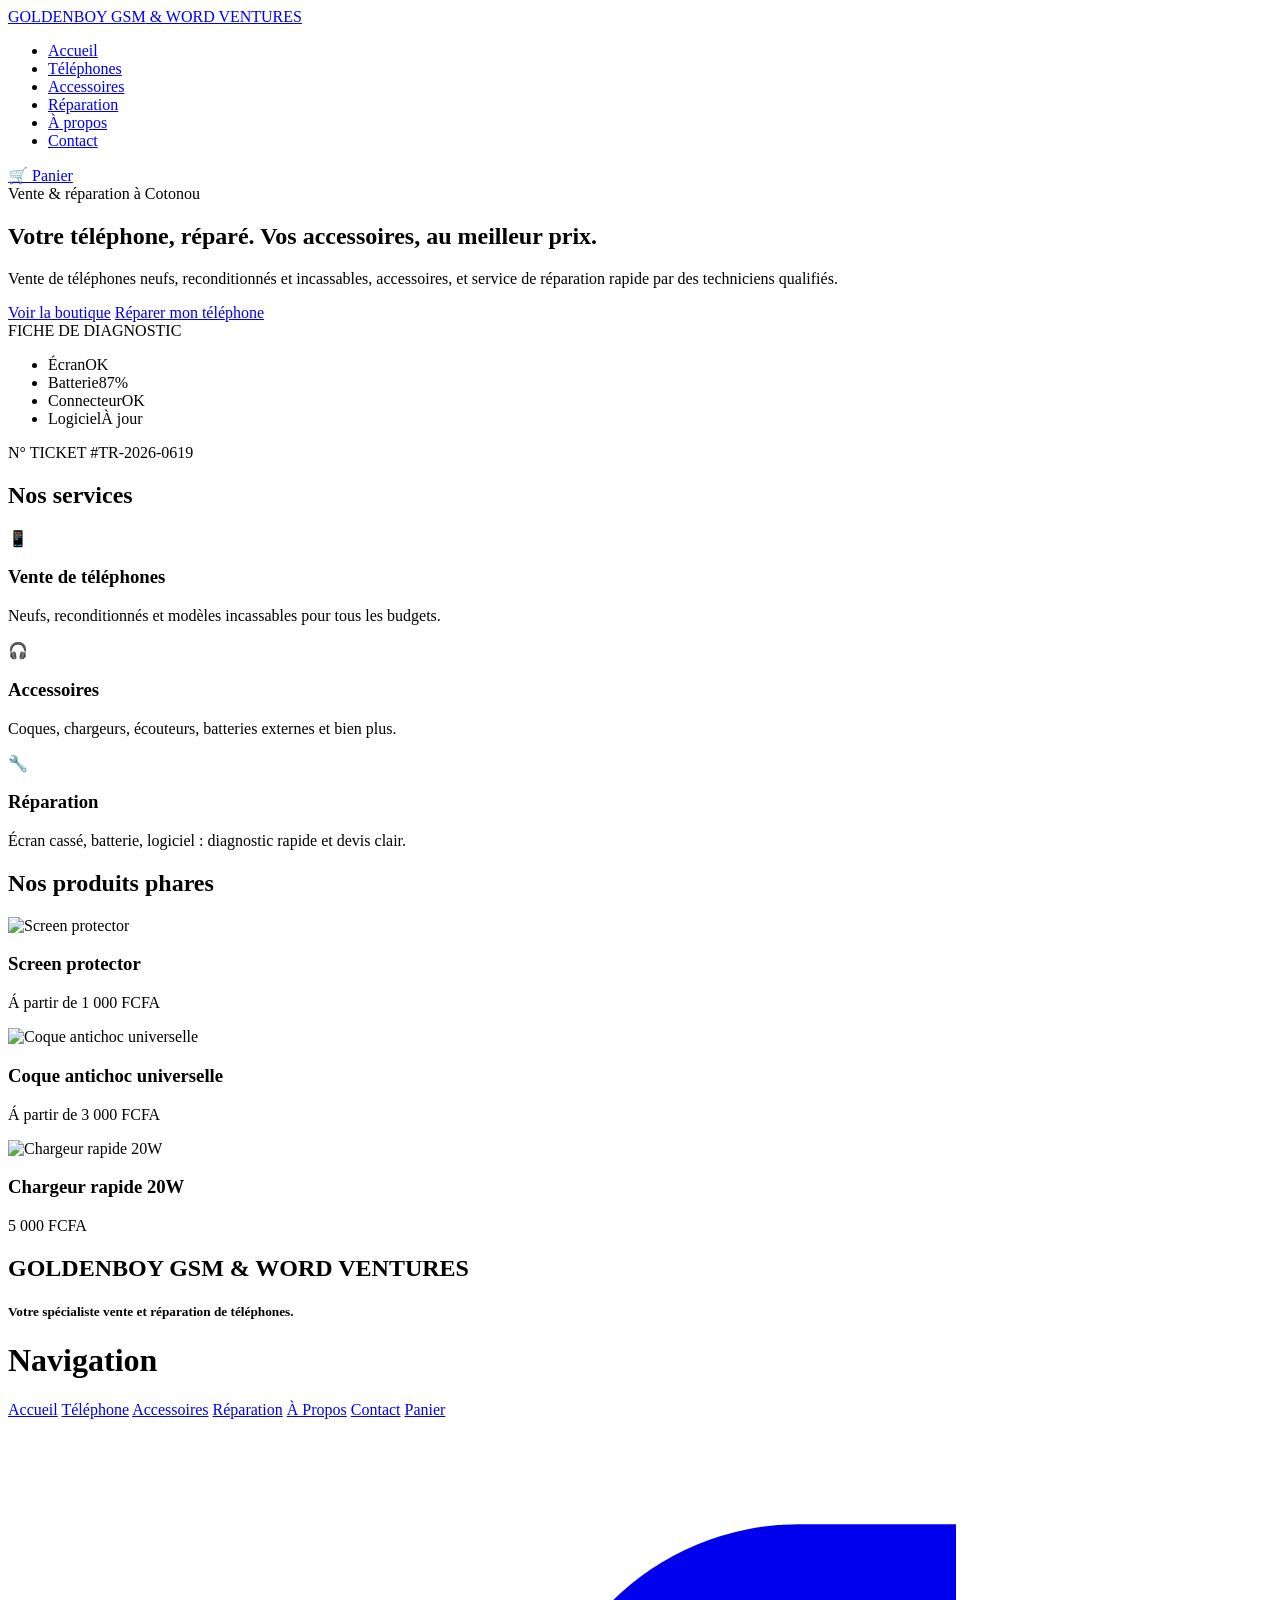
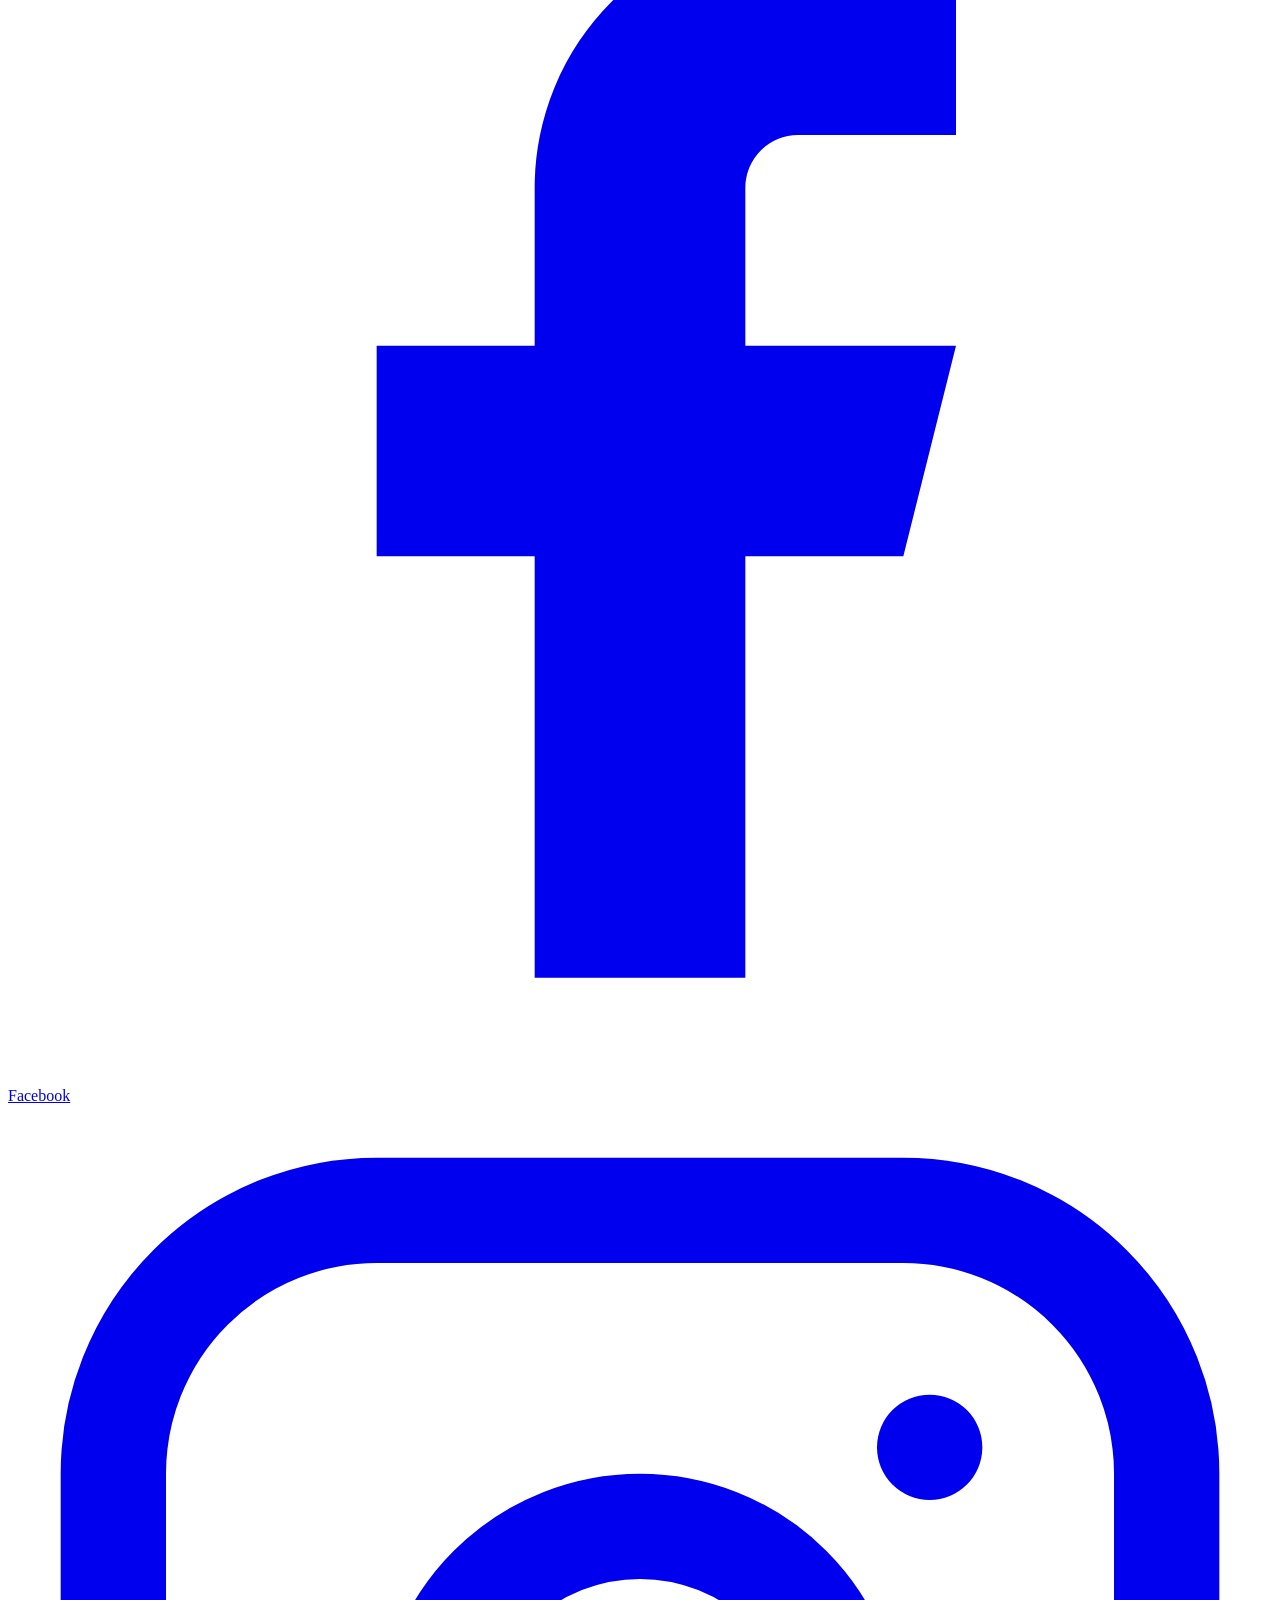
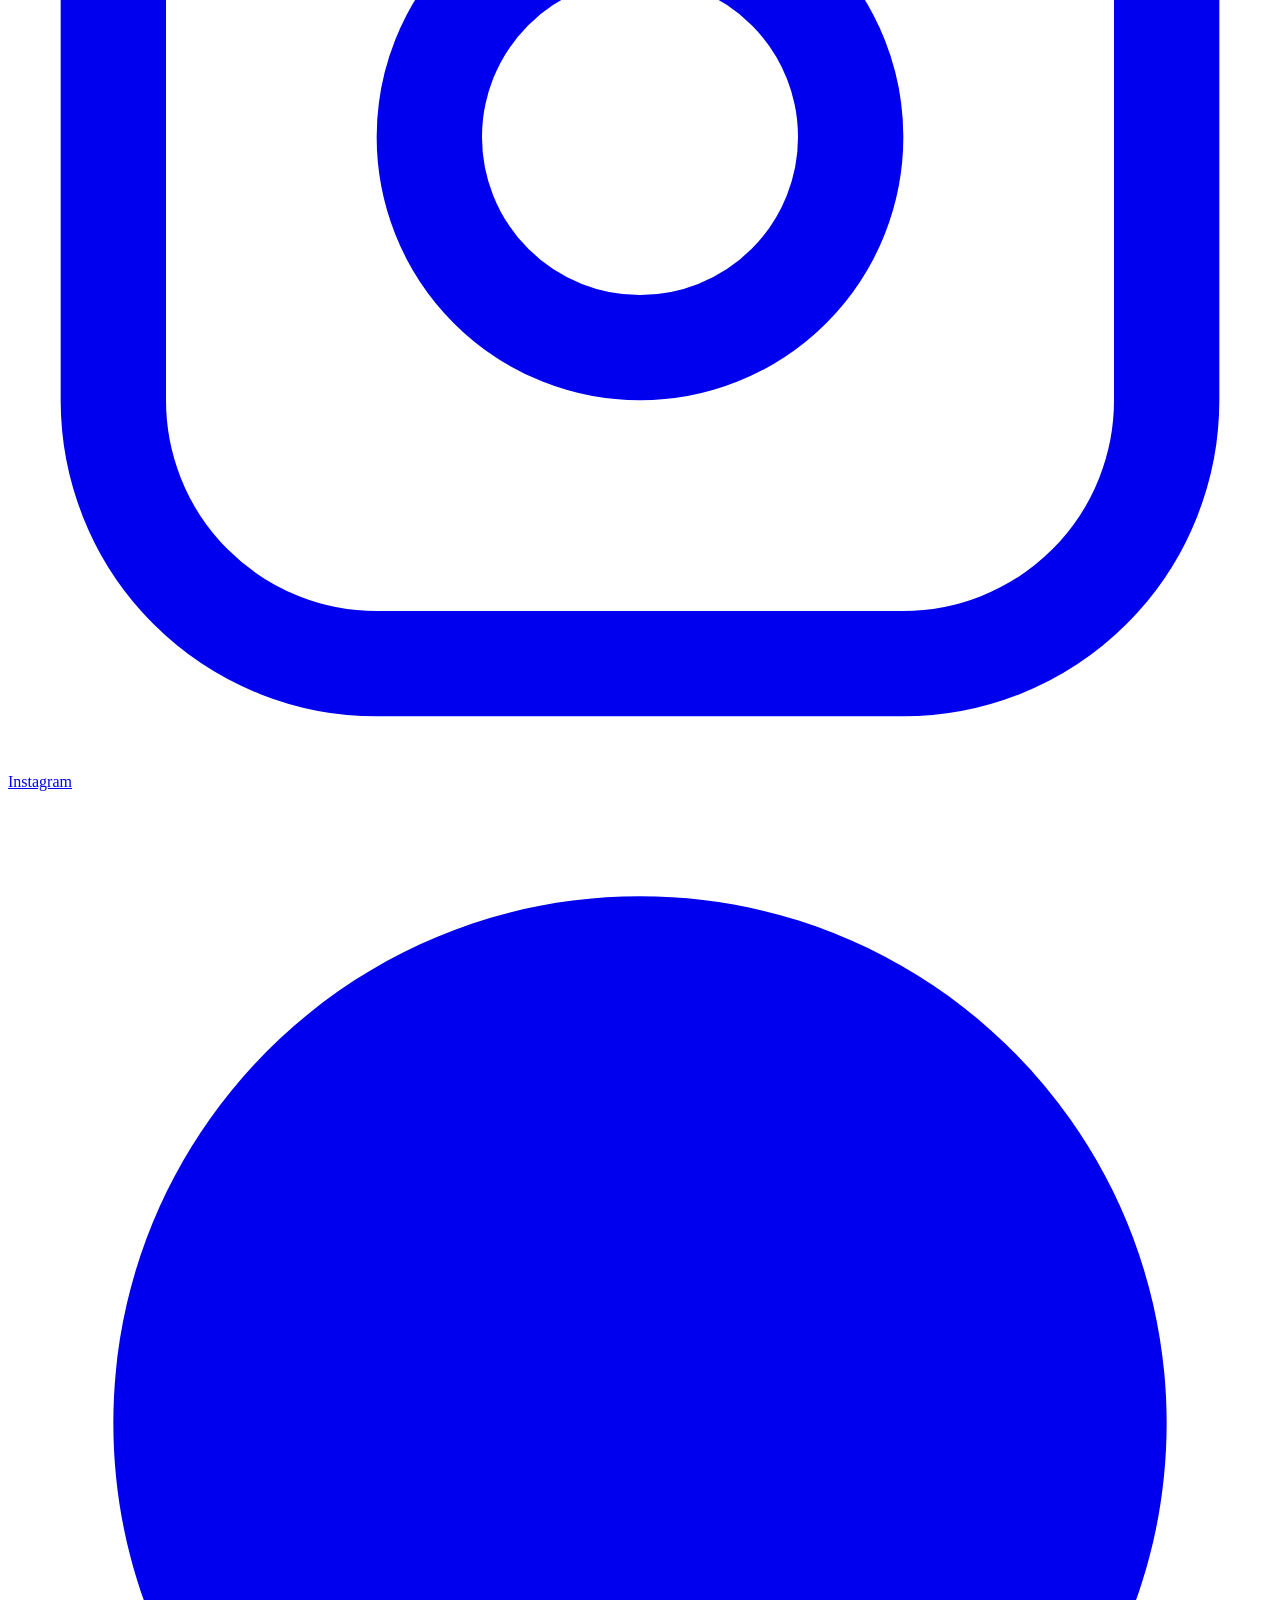
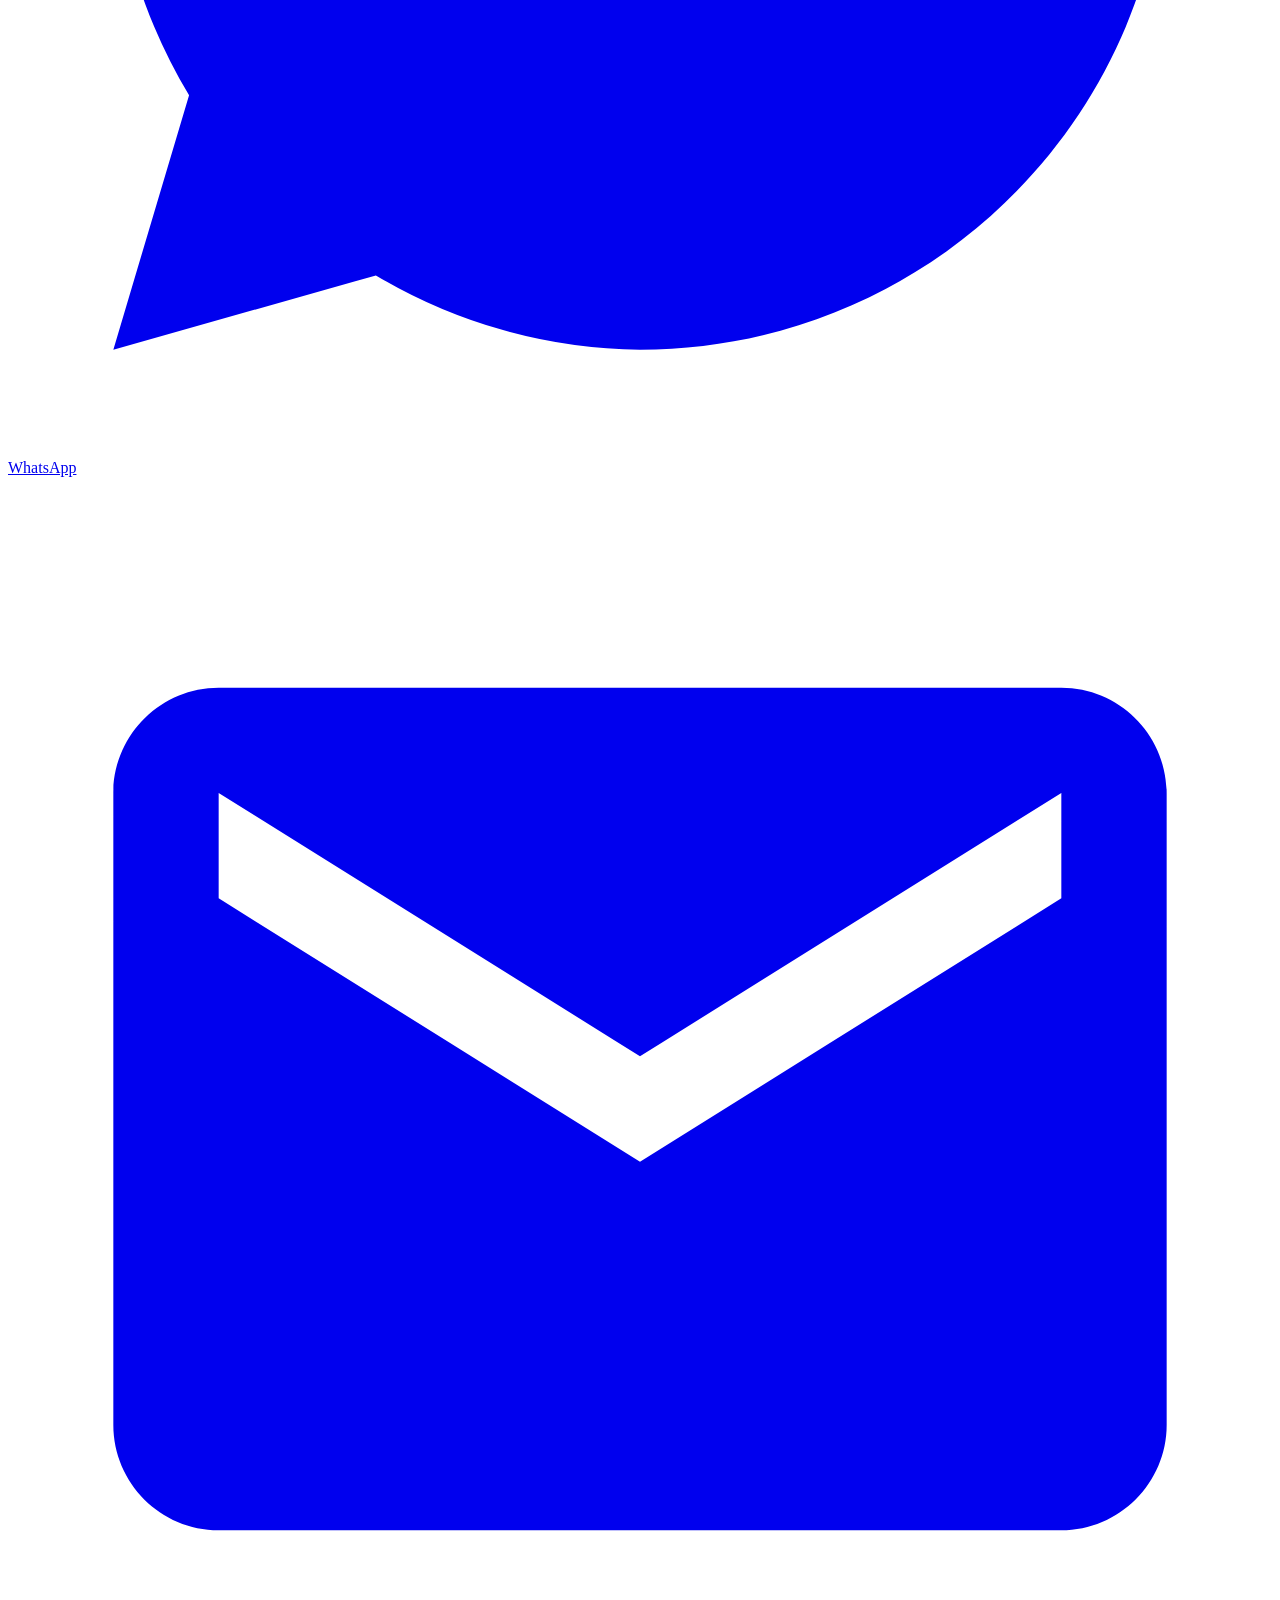
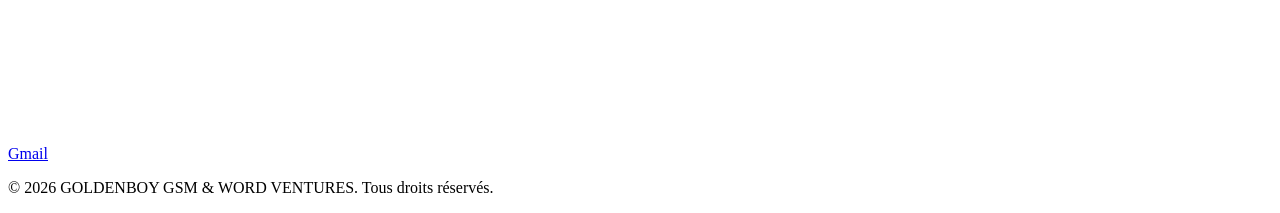
==== index.html @ b76e43d2 "Add files via upload" ====
<!DOCTYPE html>
<html lang="fr">
<head>
  <meta charset="UTF-8">
  <meta name="viewport" content="width=device-width, initial-scale=1.0">
  <title>TelRepar - Réparation et vente de téléphones</title>
  <link rel="stylesheet" href="css/style.css">
</head>
<body>

  <header class="site-header">
    <div class="logo">
      <a href="index.html">GOLDENBOY GSM<span> & WORD VENTURES</span></a>
    </div>
    <nav class="main-nav">
      <ul>
        <li><a href="index.html" class="active">Accueil</a></li>
        <li><a href="phones.html">Téléphones</a></li>
        <li><a href="accessoires.html">Accessoires</a></li>
        <li><a href="reparation.html">Réparation</a></li>
        <li><a href="apropos.html">À propos</a></li>
        <li><a href="contact.html">Contact</a></li>
      </ul>
    </nav>

    <a href="panier.html" class="cart-link">🛒 Panier</a>
  </header>
  <main>
    <section class="hero"> 
      <div class="hero-text">
        <span class="eyebrow">Vente &amp; réparation à Cotonou</span>
        <h1>Votre téléphone, réparé. Vos accessoires, au meilleur prix.</h1>
        <p>Vente de téléphones neufs, reconditionnés et incassables, accessoires, et service de réparation rapide par des techniciens qualifiés.</p>
        <div class="hero-buttons">
          <a href="phones.html" class="btn btn-primary">Voir la boutique</a>
          <a href="reparation.html" class="btn btn-secondary">Réparer mon téléphone</a>
        </div>
      </div>
      <div class="hero-image">
        <div class="diagnostic-card">
          <div class="diagnostic-card-header">
            <span class="dc-dot"></span><span class="dc-dot"></span><span class="dc-dot"></span>
            <span class="dc-title">FICHE DE DIAGNOSTIC</span>
          </div>
          <div class="diagnostic-scan">
            <div class="scan-line"></div>
          </div>
          <ul class="diagnostic-rows">
            <li><span>Écran</span><span class="dc-status ok">OK</span></li>
            <li><span>Batterie</span><span class="dc-status warn">87%</span></li>
            <li><span>Connecteur</span><span class="dc-status ok">OK</span></li>
            <li><span>Logiciel</span><span class="dc-status ok">À jour</span></li>
          </ul>
          <div class="diagnostic-footer">
            <span>N° TICKET</span>
            <span class="dc-mono">#TR-2026-0619</span>
          </div>
        </div>
      </div>
    </section>
    <section class="services">
      <h2>Nos services</h2>
      <div class="services-grid">

        <article class="service-card">
          <div class="service-icon">📱</div>
          <h3>Vente de téléphones</h3>
          <p>Neufs, reconditionnés et modèles incassables pour tous les budgets.</p>
        </article>

        <article class="service-card">
          <div class="service-icon">🎧</div>
          <h3>Accessoires</h3>
          <p>Coques, chargeurs, écouteurs, batteries externes et bien plus.</p>
        </article>

        <article class="service-card">
          <div class="service-icon">🔧</div>
          <h3>Réparation</h3>
          <p>Écran cassé, batterie, logiciel : diagnostic rapide et devis clair.</p>
        </article>

      </div>
    </section>
    <section class="featured">
      <h2>Nos produits phares</h2>
      <div class="products-grid">

        <article class="product-card">
          <div class="product-image placeholder"><img src="Image/26.jpg"alt="Screen protector" class="produit-image"  width="400" height="150"></div>
          <h3>Screen protector</h3>
          <p class="price">Á partir de 1 000 FCFA</p>
        </article>

        <article class="product-card">
          <div class="product-image placeholder"><img src="Image/27.jpg"alt="Coque antichoc universelle" class="produit-image"  width="400" height="150"></div>
          <h3>Coque antichoc universelle</h3>
          <p class="price">Á partir de 3 000 FCFA</p>
        </article>

        <article class="product-card">
          <div class="product-image placeholder"><img src="Image/12.jpg"alt="Chargeur rapide 20W" class="produit-image"  width="400" height="150"></div>
          <h3>Chargeur rapide 20W</h3>
          <p class="price">5 000 FCFA</p>
        </article>

      </div>
    </section>

  </main>
<footer class="site-footer">
    <div class="footer-content">
        <div class="footer-brand">
            <h2>GOLDENBOY GSM & WORD VENTURES</h2>
            <h5>Votre spécialiste vente et réparation de téléphones.</h5>
        </div>
        <h1>Navigation</h1>
        <nav class="footer-nav">
            <a href="index.html">Accueil</a>
            <a href="phones.html">Téléphone</a>
            <a href="accessoires.html">Accessoires</a>
            <a href="reparation.html">Réparation</a>
            <a href="apropos.html">À Propos</a>
            <a href="contact.html">Contact</a>
            <a href="panier.html">Panier</a> 
        </nav>
        <div class="footer-social">
            <a href="https://facebook.com/profil.php?id=61578856828419" target="_blank" class="social-btn facebook" title="Facebook">
                <svg viewBox="0 0 24 24" fill="currentColor"><path d="M18 2h-3a5 5 0 0 0-5 5v3H7v4h3v8h4v-8h3l1-4h-4V7a1 1 0 0 1 1-1h3z"/></svg>
                <span>Facebook</span>
            </a>
            <a href="https://instagram.com/@ANGE906039" target="_blank" class="social-btn instagram" title="Instagram">
                <svg viewBox="0 0 24 24" fill="none" stroke="currentColor" stroke-width="2"><rect x="2" y="2" width="20" height="20" rx="5" ry="5"/><circle cx="12" cy="12" r="4"/><circle cx="17.5" cy="6.5" r="1" fill="currentColor" stroke="none"/></svg>
                <span>Instagram</span>
            </a>
            <a href="https://wa.me/2290166873347" target="_blank" class="social-btn whatsapp" title="WhatsApp">
                <svg viewBox="0 0 24 24" fill="currentColor"><path d="M17.472 14.382c-.297-.149-1.758-.867-2.03-.967-.273-.099-.471-.148-.67.15-.197.297-.767.966-.94 1.164-.173.199-.347.223-.644.075-.297-.15-1.255-.463-2.39-1.475-.883-.788-1.48-1.761-1.653-2.059-.173-.297-.018-.458.13-.606.134-.133.298-.347.446-.52.149-.174.198-.298.298-.497.099-.198.05-.371-.025-.52-.075-.149-.669-1.612-.916-2.207-.242-.579-.487-.5-.669-.51-.173-.008-.371-.01-.57-.01-.198 0-.52.074-.792.372-.272.297-1.04 1.016-1.04 2.479 0 1.462 1.065 2.875 1.213 3.074.149.198 2.096 3.2 5.077 4.487.709.306 1.262.489 1.694.625.712.227 1.36.195 1.871.118.571-.085 1.758-.719 2.006-1.413.248-.694.248-1.289.173-1.413-.074-.124-.272-.198-.57-.347zM12 2C6.477 2 2 6.477 2 12c0 1.89.525 3.66 1.438 5.168L2 22l4.985-1.41A9.956 9.956 0 0 0 12 22c5.523 0 10-4.477 10-10S17.523 2 12 2z"/></svg>
                <span>WhatsApp</span>
            </a>
            <a href="mailto:goldenboygsmwordventure@gmail.com" class="social-btn gmail" title="Gmail">
                <svg viewBox="0 0 24 24" fill="currentColor"><path d="M20 4H4c-1.1 0-2 .9-2 2v12c0 1.1.9 2 2 2h16c1.1 0 2-.9 2-2V6c0-1.1-.9-2-2-2zm0 4-8 5-8-5V6l8 5 8-5v2z"/></svg>
                <span>Gmail</span>
            </a>
          
        </div>
          <p class="copyright">&copy; 2026 GOLDENBOY GSM & WORD VENTURES. Tous droits réservés.</p>
    </div>
</footer>

<script src="js/accordeon.js">
    
    function toggleMenu() {
        const links = document.getElementById("navLinks");
        const toggle = document.getElementById("menuToggle");
        links.classList.toggle("active");
        toggle.textContent = links.classList.contains("active") ? "✕" : "☰";
    }
    function closeMenu() {
        document.getElementById("navLinks").classList.remove("active");
        document.getElementById("menuToggle").textContent = "☰";
    }

    window.addEventListener("scroll", () => {
        const navbar = document.getElementById("navbar");
        navbar.classList.toggle("scrolled", window.scrollY > 50);
    });


    document.querySelectorAll('a[href^="#"]').forEach(a => {
        a.addEventListener("click", e => {
            e.preventDefault();
            const target = document.querySelector(a.getAttribute("href"));
            if (target) target.scrollIntoView({ behavior: "smooth" });
        });
    });

    
    const observer = new IntersectionObserver((entries) => {
        entries.forEach(e => {
            if (e.isIntersecting) e.target.classList.add("visible");
        });
    }, { threshold: 0.1 });
    document.querySelectorAll(".skill-card, .project-card, .timeline-item").forEach(el => {
        observer.observe(el);
    });

    function handleSubmit(e) {
        e.preventDefault();
        document.getElementById("formSuccess").style.display = "block";
        e.target.reset();
        setTimeout(() => { document.getElementById("formSuccess").style.display = "none"; }, 4000);
    }
</script>
</body>
</html>
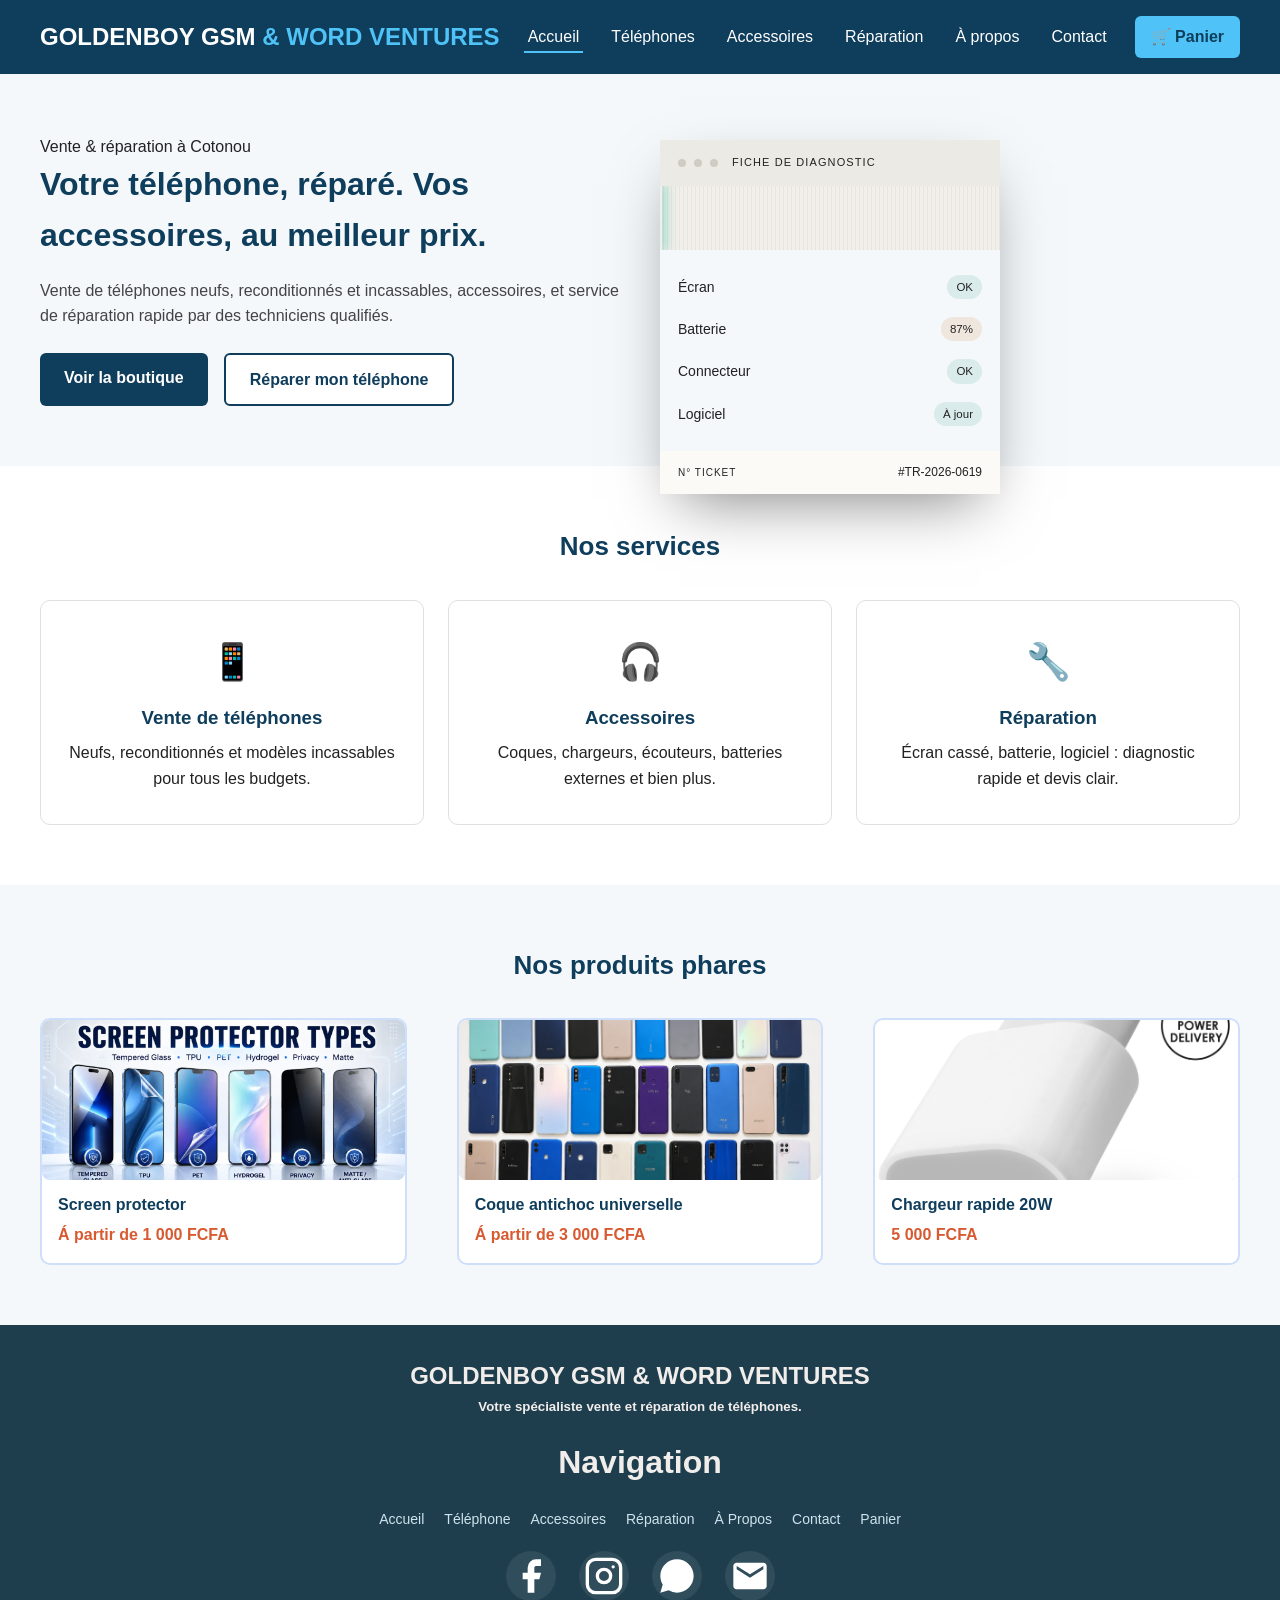
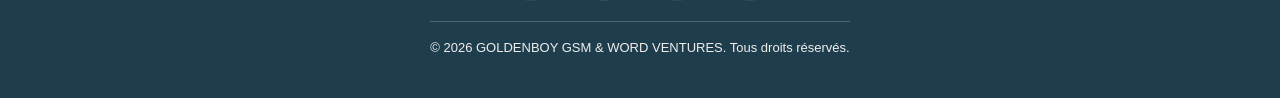
==== commit 42687c6b: "Update index.html" ====
--- a/index.html
+++ b/index.html
@@ -4,7 +4,7 @@
   <meta charset="UTF-8">
   <meta name="viewport" content="width=device-width, initial-scale=1.0">
   <title>TelRepar - Réparation et vente de téléphones</title>
-  <link rel="stylesheet" href="css/style.css">
+  <link rel="stylesheet" href="style.css">
 </head>
 <body>
 
@@ -87,19 +87,19 @@
       <div class="products-grid">
 
         <article class="product-card">
-          <div class="product-image placeholder"><img src="Image/26.jpg"alt="Screen protector" class="produit-image"  width="400" height="150"></div>
+          <div class="product-image placeholder"><img src="26.jpg"alt="Screen protector" class="produit-image"  width="400" height="150"></div>
           <h3>Screen protector</h3>
           <p class="price">Á partir de 1 000 FCFA</p>
         </article>
 
         <article class="product-card">
-          <div class="product-image placeholder"><img src="Image/27.jpg"alt="Coque antichoc universelle" class="produit-image"  width="400" height="150"></div>
+          <div class="product-image placeholder"><img src="27.jpg"alt="Coque antichoc universelle" class="produit-image"  width="400" height="150"></div>
           <h3>Coque antichoc universelle</h3>
           <p class="price">Á partir de 3 000 FCFA</p>
         </article>
 
         <article class="product-card">
-          <div class="product-image placeholder"><img src="Image/12.jpg"alt="Chargeur rapide 20W" class="produit-image"  width="400" height="150"></div>
+          <div class="product-image placeholder"><img src="12.jpg"alt="Chargeur rapide 20W" class="produit-image"  width="400" height="150"></div>
           <h3>Chargeur rapide 20W</h3>
           <p class="price">5 000 FCFA</p>
         </article>
--- a/style.css
+++ b/style.css
@@ -0,0 +1,1198 @@
+/* ===========================================
+   RESET DE BASE
+   On enlève les marges/paddings par défaut du navigateur
+   =========================================== */
+* {
+  margin: 0;
+  padding: 0;
+  box-sizing: border-box; /* le padding ne s'ajoute plus à la largeur */
+}
+
+body {
+  font-family: 'Segoe UI', Arial, sans-serif;
+  color: #222;
+  line-height: 1.6;
+}
+
+a {
+  text-decoration: none;
+  color: inherit;
+}
+
+ul {
+  list-style: none;
+}
+
+/* ===========================================
+   HEADER + NAVIGATION
+   =========================================== */
+.site-header {
+  display: flex;
+  align-items: center;
+  justify-content: space-between;
+  padding: 16px 40px;
+  background-color: #0f3d5c;
+  color: #fff;
+  flex-wrap: wrap;
+}
+
+.logo a {
+  font-size: 24px;
+  font-weight: bold;
+  color: #fff;
+}
+
+.logo span {
+  color: #4fc3f7;
+}
+
+.main-nav ul {
+  display: flex;
+  gap: 24px;
+}
+
+.main-nav a {
+  font-weight: 500;
+  padding: 6px 4px;
+  border-bottom: 2px solid transparent;
+  transition: border-color 0.2s;
+}
+
+.main-nav a:hover,
+.main-nav a.active {
+  border-bottom: 2px solid #4fc3f7;
+}
+
+.cart-link {
+  font-weight: bold;
+  background-color: #4fc3f7;
+  color: #0f3d5c;
+  padding: 8px 16px;
+  border-radius: 6px;
+}
+
+/* ===========================================
+   HERO (bannière d'accueil)
+   =========================================== */
+.hero {
+  display: flex;
+  align-items: center;
+  gap: 40px;
+  padding: 60px 40px;
+  background-color: #f4f8fb;
+}
+
+.hero-text {
+  flex: 1;
+}
+
+.hero-text h1 {
+  font-size: 32px;
+  margin-bottom: 16px;
+  color: #0f3d5c;
+}
+
+.hero-text p {
+  margin-bottom: 24px;
+  color: #444;
+}
+
+.hero-buttons {
+  display: flex;
+  gap: 16px;
+}
+
+.btn {
+  display: inline-block;
+  padding: 12px 24px;
+  border-radius: 6px;
+  font-weight: bold;
+  transition: opacity 0.2s;
+}
+
+.btn:hover {
+  opacity: 0.85;
+}
+
+.btn-primary {
+  background-color: #0f3d5c;
+  color: #fff;
+}
+
+.btn-secondary {
+  background-color: #fff;
+  color: #0f3d5c;
+  border: 2px solid #0f3d5c;
+}
+
+.hero-image {
+  flex: 1;
+  height: 260px;
+}
+.diagnostic-card {
+  width: 100%;
+  max-width: 340px;
+  background-color: var(--paper);
+  border-radius: var(--radius);
+  overflow: hidden;
+  box-shadow: 0 24px 60px -20px rgba(0, 0, 0, 0.5);
+}
+
+.diagnostic-card-header {
+  display: flex;
+  align-items: center;
+  gap: 8px;
+  padding: 14px 18px;
+  background-color: #eceae4;
+  border-bottom: 1px solid var(--line);
+}
+
+.dc-dot {
+  width: 8px;
+  height: 8px;
+  border-radius: 50%;
+  background-color: #cfccc3;
+}
+
+.dc-title {
+  margin-left: 6px;
+  font-family: var(--font-mono);
+  font-size: 11px;
+  letter-spacing: 0.1em;
+  color: var(--slate);
+}
+
+.diagnostic-scan {
+  position: relative;
+  height: 64px;
+  background: repeating-linear-gradient(
+    90deg,
+    #f0efe9,
+    #f0efe9 3px,
+    #e7e5dd 3px,
+    #e7e5dd 4px
+  );
+  overflow: hidden;
+}
+
+.scan-line {
+  position: absolute;
+  top: 0;
+  left: 0;
+  width: 2px;
+  height: 100%;
+  background-color: var(--teal);
+  box-shadow: 0 0 12px 2px rgba(20, 184, 166, 0.6);
+  animation: scan 2.8s linear infinite;
+}
+
+@keyframes scan {
+  0% { left: 0; }
+  50% { left: calc(100% - 2px); }
+  100% { left: 0; }
+}
+
+.diagnostic-rows {
+  padding: 16px 18px;
+}
+
+.diagnostic-rows li {
+  display: flex;
+  justify-content: space-between;
+  align-items: center;
+  padding: 9px 0;
+  border-bottom: 1px dashed var(--line);
+  font-size: 14px;
+  color: var(--ink);
+}
+
+.diagnostic-rows li:last-child {
+  border-bottom: none;
+}
+
+.dc-status {
+  font-family: var(--font-mono);
+  font-size: 11.5px;
+  font-weight: 500;
+  padding: 3px 9px;
+  border-radius: 999px;
+}
+
+.dc-status.ok {
+  background-color: rgba(30, 143, 111, 0.12);
+  color: var(--success);
+}
+
+.dc-status.warn {
+  background-color: rgba(201, 118, 46, 0.14);
+  color: var(--copper-dark);
+}
+
+.diagnostic-footer {
+  display: flex;
+  justify-content: space-between;
+  align-items: center;
+  padding: 12px 18px;
+  border-top: 1px dashed var(--line);
+  background-color: #fbfaf7;
+}
+
+.diagnostic-footer span:first-child {
+  font-family: var(--font-mono);
+  font-size: 10px;
+  letter-spacing: 0.1em;
+  color: var(--slate-light);
+}
+
+.dc-mono {
+  font-family: var(--font-mono);
+  font-size: 12px;
+  color: var(--ink);
+}
+
+/* Placeholder générique pour les images pas encore ajoutées */
+.placeholder {
+  background-color: #dbe7ee;
+  color: #6b8595;
+  display: flex;
+  align-items: center;
+  justify-content: center;
+  font-style: italic;
+  border-radius: 8px;
+}
+
+/* ===========================================
+   TITRE DE PAGE
+   =========================================== */
+.page-title {
+  text-align: center;
+  padding: 56px 40px 28px;
+}
+
+.page-title h1 {
+  font-size: 32px;
+  margin-bottom: 10px;
+}
+
+.page-title p {
+  color: var(--slate);
+  font-size: 15.5px;
+}
+
+/* ===========================================
+   SERVICES
+   =========================================== */
+.services {
+  padding: 60px 40px;
+  text-align: center;
+}
+
+.services h2,
+.featured h2 {
+  font-size: 26px;
+  margin-bottom: 32px;
+  color: #0f3d5c;
+}
+
+.services-grid {
+  display: grid;
+  grid-template-columns: repeat(3, 1fr);
+  gap: 24px;
+}
+
+.service-card {
+  background-color: #fff;
+  border: 1px solid #e0e0e0;
+  border-radius: 10px;
+  padding: 32px 20px;
+}
+
+.service-icon {
+  font-size: 36px;
+  margin-bottom: 12px;
+}
+
+.service-card h3 {
+  margin-bottom: 8px;
+  color: #0f3d5c;
+}
+
+/* ===========================================
+   PRODUITS PHARES
+   =========================================== */
+.featured {
+  padding: 60px 40px;
+  background-color: #f4f8fb;
+  text-align: center;
+}
+
+.products-grid {
+  display: grid;
+  grid-template-columns: repeat(3, 1fr);
+  gap: 50px;
+}
+
+.product-card {
+  background-color: #fff;
+  border-radius: 10px;
+  overflow: hidden;
+  border: 2px solid #cfdefa;
+  text-align: left;
+}
+.product-image {
+  position: relative;
+  width: 100%;
+  height: 50px;
+  overflow: hidden;
+}
+
+.produit-image {
+  position: absolute;
+  top: 0;
+  left: 0;
+  width: 100%;
+  height: 100%;
+  object-fit: cover;
+  object-position: center;
+  display: block;
+}
+
+.product-card h3 {
+  padding: 12px 16px 4px;
+  font-size: 16px;
+  color: #0f3d5c;
+}
+
+.product-card .price {
+  padding: 0 16px 16px;
+  font-weight: bold;
+  color: #d85a30;
+}
+
+/* ===========================================
+   FILTRES (page boutique)
+   =========================================== */
+.filters {
+  display: flex;
+  justify-content: center;
+  gap: 10px;
+  padding: 0 40px 40px;
+  flex-wrap: wrap;
+}
+
+.filter-btn {
+  padding: 9px 20px;
+  border: 1.5px solid var(--line);
+  background-color: var(--paper);
+  color: var(--slate);
+  border-radius: 999px;
+  font-family: var(--font-body);
+  font-size: 13.5px;
+  font-weight: 500;
+  cursor: pointer;
+  transition: background-color 0.2s, color 0.2s, border-color 0.2s;
+}
+
+.filter-btn:hover {
+  border-color: var(--teal);
+  color: var(--ink);
+}
+
+.filter-btn.active {
+  background-color: var(--ink);
+  border-color: var(--ink);
+  color: #fff;
+}
+
+.page-products {
+  padding: 0 48px 72px;
+}
+
+.category-tag {
+  display: inline-block;
+  margin: 14px 18px 0;
+  font-family: var(--font-mono);
+  font-size: 11px;
+  letter-spacing: 0.04em;
+  color: var(--teal-dark);
+  background-color: rgba(20, 184, 166, 0.1);
+  padding: 3px 10px;
+  border-radius: 999px;
+}
+
+/* ===========================================
+   FOOTER (horizontal, une seule ligne)
+   =========================================== */
+   .site-footer {
+  background-color: #1e3e4e;
+  color: #f1edeb;
+  padding: 32px 40px 20px;
+}
+
+.footer-content {
+  display: flex;
+  flex-direction: column;
+  align-items: center;
+  text-align: center;
+  gap: 20px;
+  padding-bottom: 20px;
+}
+
+.footer-brand h4 {
+  color: #f1e9e9;
+  font-size: 18px;
+  margin-bottom: 4px;
+}
+
+.footer-brand p {
+  font-size: 13px;
+  color: #9fc1d6;
+}
+
+.footer-nav {
+  display: flex;
+  justify-content: center;
+  gap: 20px;
+  flex-wrap: wrap;
+}
+
+.footer-nav a {
+  font-size: 14px;
+  color: #cfe3ee;
+  transition: color 0.2s;
+}
+
+.footer-nav a:hover {
+  color: #4fc3f7;
+}
+
+.footer-social {
+  display: flex;
+  justify-content: center;
+  gap: 23px;
+}
+
+.footer-social a {
+  width: 50px;
+  height: 50px;
+  display: flex;
+  align-items: center;
+  justify-content: center;
+  background-color: rgba(255, 255, 255, 0.08);
+  border-radius: 50%;
+  color: #fff;
+  font-size: 20px;
+  transition: background-color 0.2s, color 0.2s;
+}
+
+.footer-social a:hover {
+  background-color: #4fc3f7;
+  color: #0f3d5c;
+}
+
+.footer-social a svg {
+  width: 40px;
+  height: 40px;
+}
+
+.footer-social a span {
+  position: absolute;
+  width: 1px;
+  height: 1px;
+  overflow: hidden;
+  clip: rect(0, 0, 0, 0);
+}
+
+.copyright {
+  text-align: center;
+  font-size: 13px;
+  border-top: 1px solid rgba(255, 255, 255, 0.2);
+  padding-top: 16px;
+}
+
+/* ===========================================
+   RESPONSIVE
+   =========================================== */
+@media (max-width: 768px) {
+  .site-header {
+    flex-direction: column;
+    gap: 14px;
+    padding: 18px 24px;
+  }
+  .logo {
+    width: 100%;
+    text-align: center;
+  }
+
+  .main-nav ul {
+    flex-wrap: wrap;
+    justify-content: center;
+    gap: 14px;
+  }
+
+  .hero {
+    flex-direction: column;
+    padding: 56px 24px;
+    text-align: center;
+  }
+
+  .hero-text h1 {
+    max-width: none;
+    font-size: 30px;
+  }
+
+  .hero-text p {
+    max-width: none;
+    margin-left: auto;
+    margin-right: auto;
+  }
+
+  .hero-buttons {
+    justify-content: center;
+  }
+
+  .services, .featured, .tarifs, .comment-ca-marche,
+  .rdv-form-section, .commande-section, .valeurs, .temoignages {
+    padding-left: 24px;
+    padding-right: 24px;
+  }
+
+  .services-grid,
+  .products-grid,
+  .page-products,
+  .temoignages-grid {
+    grid-template-columns: 1fr;
+  }
+
+  .apropos-presentation,
+  .contact-section {
+    flex-direction: column;
+    padding-left: 24px;
+    padding-right: 24px;
+  }
+
+  .accessory-category,
+  .panier-section {
+    padding-left: 24px;
+    padding-right: 24px;
+  }
+}
+
+.product-image {
+  height: 160px;
+}
+
+/* ===========================================
+   TITRE DE PAGE (boutique, réparation, etc.)
+   =========================================== */
+.page-title {
+  text-align: center;
+  padding: 40px 40px 20px;
+}
+
+.page-title h1 {
+  color: #0f3d5c;
+  font-size: 28px;
+  margin-bottom: 8px;
+}
+
+.page-title p {
+  color: #555;
+}
+
+/* ===========================================
+   FILTRES (page boutique)
+   =========================================== */
+.filters {
+  display: flex;
+  justify-content: center;
+  gap: 12px;
+  padding: 0 40px 30px;
+  flex-wrap: wrap;
+}
+
+.filter-btn {
+  padding: 8px 20px;
+  border: 2px solid #0f3d5c;
+  background-color: #fff;
+  color: #0f3d5c;
+  border-radius: 20px;
+  font-weight: 500;
+  cursor: pointer;
+  transition: background-color 0.2s, color 0.2s;
+}
+
+.filter-btn:hover {
+  background-color: #dbe7ee;
+}
+
+.filter-btn.active {
+  background-color: #0f3d5c;
+  color: #fff;
+}
+
+/* ===========================================
+   PAGE PRODUITS (grille sur toute la largeur, 3 colonnes)
+   =========================================== */
+.page-products {
+  padding: 0 40px 60px;
+  grid-template-columns: repeat(3, 1fr);
+}
+
+.category-tag {
+  display: inline-block;
+  margin: 6px 16px 0;
+  font-size: 12px;
+  color: #0f6e56;
+  background-color: #e1f5ee;
+  padding: 2px 10px;
+  border-radius: 12px;
+}
+
+.btn-small {
+  margin: 12px 16px 16px;
+  padding: 8px 16px;
+  font-size: 14px;
+  border: none;
+  cursor: pointer;
+}
+
+/* ===========================================
+   RESPONSIVE : écrans plus petits (tablette/mobile)
+   =========================================== */
+@media (max-width: 768px) {
+  .site-header {
+    flex-direction: column;
+    gap: 12px;
+  }
+
+  .main-nav ul {
+    flex-wrap: wrap;
+    justify-content: center;
+    gap: 12px;
+  }
+
+  .hero {
+    flex-direction: column;
+  }
+
+  .services-grid,
+  .products-grid,
+  .page-products {
+    grid-template-columns: 1fr;
+  }
+
+}
+
+/* ===========================================
+   ACCORDÉON (page accessoires)
+   =========================================== */
+.accessory-category {
+  max-width: 800px;
+  margin: 0 auto 16px;
+  padding: 0 40px;
+}
+
+.category-toggle {
+  width: 100%;
+  display: flex;
+  justify-content: space-between;
+  align-items: center;
+  padding: 16px 20px;
+  background-color: #f4f8fb;
+  border: 1px solid #dbe7ee;
+  border-radius: 8px;
+  font-size: 16px;
+  font-weight: bold;
+  color: #0f3d5c;
+  cursor: pointer;
+  transition: background-color 0.2s;
+}
+
+.category-toggle:hover {
+  background-color: #e5eef4;
+}
+
+.chevron {
+  transition: transform 0.2s;
+}
+
+.category-toggle.open .chevron {
+  transform: rotate(180deg);
+}
+
+/* Fermé par défaut : hauteur 0 et contenu caché */
+.category-content {
+  max-height: 0;
+  overflow: hidden;
+  transition: max-height 0.3s ease;
+  border: 1px solid #eee;
+  border-top: none;
+  border-radius: 0 0 8px 8px;
+}
+
+/* Ouvert : le JS ajoute cette classe et on laisse la place au contenu */
+.category-content.open {
+  max-height: 600px;
+}
+
+.accessory-list li {
+  display: flex;
+  flex-wrap: wrap;
+  align-items: center;
+  gap: 8px;
+  padding: 14px 20px;
+  border-bottom: 1px solid #f0f0f0;
+}
+
+.accessory-list li:last-child {
+  border-bottom: none;
+}
+
+.acc-name {
+  font-weight: bold;
+  color: #0f3d5c;
+  flex: 1 1 200px;
+}
+
+.acc-desc {
+  color: #777;
+  font-size: 14px;
+  flex: 2 1 250px;
+}
+
+.acc-price {
+  font-weight: bold;
+  color: #d85a30;
+  flex: 0 0 auto;
+}
+
+/* ===========================================
+   TABLEAU DE TARIFS
+   =========================================== */
+.tarifs {
+  padding: 20px 40px 60px;
+  text-align: center;
+}
+
+.tarifs-table {
+  width: 100%;
+  max-width: 800px;
+  margin: 0 auto;
+  border-collapse: collapse;
+}
+
+.tarifs-table th,
+.tarifs-table td {
+  border: 1px solid #dbe7ee;
+  padding: 12px 16px;
+  text-align: left;
+}
+
+.tarifs-table thead {
+  background-color: #0f3d5c;
+  color: #fff;
+}
+
+.tarifs-table tbody tr:nth-child(even) {
+  background-color: #f4f8fb;
+}
+
+.tarifs-note {
+  margin-top: 16px;
+  font-size: 13px;
+  color: #777;
+  font-style: italic;
+}
+
+/* ===========================================
+   COMMENT ÇA MARCHE (étapes)
+   =========================================== */
+.comment-ca-marche {
+  padding: 20px 40px 60px;
+  background-color: #f4f8fb;
+  text-align: center;
+}
+
+.steps-list {
+  max-width: 700px;
+  margin: 32px auto 0;
+  text-align: left;
+  list-style: none;
+}
+
+.steps-list li {
+  display: flex;
+  gap: 20px;
+  margin-bottom: 24px;
+  align-items: flex-start;
+}
+
+.step-number {
+  flex-shrink: 0;
+  width: 36px;
+  height: 36px;
+  border-radius: 50%;
+  background-color: #0f3d5c;
+  color: #fff;
+  display: flex;
+  align-items: center;
+  justify-content: center;
+  font-weight: bold;
+}
+
+.steps-list h3 {
+  color: #0f3d5c;
+  margin-bottom: 4px;
+}
+
+.steps-list p {
+  color: #555;
+  font-size: 14px;
+}
+
+/* ===========================================
+   FORMULAIRE DE RENDEZ-VOUS
+   =========================================== */
+.rdv-form-section {
+  padding: 20px 40px 60px;
+  text-align: center;
+}
+
+.rdv-form {
+  max-width: 600px;
+  margin: 32px auto 0;
+  text-align: left;
+}
+
+.form-group {
+  margin-bottom: 20px;
+}
+
+.form-group label {
+  display: block;
+  margin-bottom: 6px;
+  font-weight: 500;
+  color: #0f3d5c;
+}
+
+.form-group input,
+.form-group select,
+.form-group textarea {
+  width: 100%;
+  padding: 10px 12px;
+  border: 1px solid #ccc;
+  border-radius: 6px;
+  font-family: inherit;
+  font-size: 14px;
+}
+
+.form-group input:focus,
+.form-group select:focus,
+.form-group textarea:focus {
+  outline: none;
+  border-color: #0f3d5c;
+}
+
+.error-message {
+  display: block;
+  color: #d85a30;
+  font-size: 13px;
+  margin-top: 4px;
+  min-height: 16px;
+}
+
+.form-success {
+  margin-top: 16px;
+  color: #0f6e56;
+  font-weight: 500;
+}
+
+.page-title {
+  text-align: center;
+  padding: 40px 40px 20px;
+}
+
+/* ===========================================
+   PAGE PANIER
+   =========================================== */
+.panier-section {
+  padding: 20px 40px 40px;
+  max-width: 900px;
+  margin: 0 auto;
+}
+
+.panier-table {
+  width: 100%;
+  border-collapse: collapse;
+}
+
+.panier-table th,
+.panier-table td {
+  border-bottom: 1px solid #eee;
+  padding: 14px 12px;
+  text-align: left;
+  vertical-align: middle;
+}
+
+.panier-table thead {
+  background-color: #0f3d5c;
+  color: #fff;
+}
+
+.quantite-controle {
+  display: flex;
+  align-items: center;
+  gap: 10px;
+}
+
+.qty-btn {
+  width: 28px;
+  height: 28px;
+  border: 1px solid #ccc;
+  background-color: #fff;
+  border-radius: 6px;
+  font-weight: bold;
+  cursor: pointer;
+  font-size: 16px;
+  line-height: 1;
+}
+
+.qty-btn:hover {
+  background-color: #f4f8fb;
+}
+
+.remove-btn {
+  border: none;
+  background: none;
+  color: #d85a30;
+  cursor: pointer;
+  font-size: 16px;
+}
+
+.panier-vide-message {
+  text-align: center;
+  padding: 40px 0;
+  color: #555;
+}
+
+.panier-vide-message a {
+  color: #0f3d5c;
+  font-weight: bold;
+  text-decoration: underline;
+}
+
+.panier-total {
+  display: flex;
+  justify-content: space-between;
+  padding: 20px 12px 0;
+  font-size: 20px;
+  font-weight: bold;
+  color: #0f3d5c;
+  border-top: 2px solid #0f3d5c;
+  margin-top: 16px;
+}
+
+.commande-section {
+  padding: 20px 40px 60px;
+  text-align: center;
+  background-color: #f4f8fb;
+}
+
+/* ===========================================
+   PAGE À PROPOS
+   =========================================== */
+.apropos-presentation {
+  display: flex;
+  gap: 40px;
+  padding: 20px 40px 60px;
+  align-items: center;
+}
+.apropos-image {
+  flex: 1;
+}
+
+.apropos-image img {
+  width: 100%;
+  height: 400px;
+  object-fit: cover;
+  border-radius: 12px;
+  box-shadow: 0 8px 20px rgba(0, 0, 0, 0.15);
+}
+
+.apropos-text {
+  flex: 1;
+}
+
+.apropos-text h2 {
+  color: #0f3d5c;
+  margin-bottom: 12px;
+}
+
+.apropos-text p {
+  color: #444;
+  margin-bottom: 16px;
+}
+
+.check-list li {
+  padding: 6px 0 6px 28px;
+  position: relative;
+  color: #333;
+}
+
+.check-list li::before {
+  content: "✓";
+  position: absolute;
+  left: 0;
+  color: #0f6e56;
+  font-weight: bold;
+}
+
+.valeurs {
+  padding: 20px 40px 60px;
+  background-color: #f4f8fb;
+  text-align: center;
+}
+
+.temoignages {
+  padding: 20px 40px 60px;
+  text-align: center;
+}
+
+.temoignages-grid {
+  display: grid;
+  grid-template-columns: repeat(3, 1fr);
+  gap: 24px;
+}
+
+.temoignage-card {
+  background-color: #fff;
+  border: 1px solid #e0e0e0;
+  border-left: 4px solid #4fc3f7;
+  border-radius: 8px;
+  padding: 24px;
+  text-align: left;
+  margin: 0;
+}
+
+.temoignage-card p {
+  color: #333;
+  margin-bottom: 12px;
+  font-style: italic;
+}
+
+.temoignage-card cite {
+  font-weight: bold;
+  color: #0f3d5c;
+  font-style: normal;
+}
+
+/* ===========================================
+   PAGE CONTACT
+   =========================================== */
+.contact-section {
+  display: flex;
+  gap: 50px;
+  padding: 20px 40px 60px;
+  max-width: 1100px;
+  margin: 0 auto;
+  align-items: flex-start;
+}
+
+.contact-form {
+  flex: 1.2;
+  margin: 0;
+}
+
+.contact-infos {
+  flex: 1;
+  display: flex;
+  flex-direction: column;
+  gap: 20px;
+}
+
+.info-block h3 {
+  color: #0f3d5c;
+  font-size: 15px;
+  margin-bottom: 4px;
+}
+
+.info-block p {
+  color: #555;
+  font-size: 14px;
+}
+
+.map-placeholder {
+  height: 140px;
+}
+.map-container {
+  position: relative;
+  width: 100%;
+  overflow: hidden;
+  border-radius: 8px;
+}
+.map-container iframe {
+  display: block;
+}
+
+.social-links {
+  display: flex;
+  gap: 12px;
+}
+
+.social-links a {
+  padding: 6px 14px;
+  background-color: #0f3d5c;
+  color: #fff;
+  border-radius: 6px;
+  font-size: 13px;
+}
+
+.social-links a:hover {
+  background-color: #0a2c43;
+}
+
+/* ===========================================
+   RESPONSIVE : écrans plus petits (tablette/mobile)
+   =========================================== */
+@media (max-width: 768px) {
+  .site-header {
+    flex-direction: column;
+    gap: 12px;
+  }
+
+  .main-nav ul {
+    flex-wrap: wrap;
+    justify-content: center;
+    gap: 12px;
+  }
+
+  .hero {
+    flex-direction: column;
+  }
+
+  .services-grid,
+  .products-grid,
+  .page-products {
+    grid-template-columns: 1fr;
+  }
+
+  .apropos-presentation {
+    flex-direction: column;
+  }
+
+  .temoignages-grid {
+    grid-template-columns: 1fr;
+  }
+
+  .contact-section {
+    flex-direction: column;
+  }
+}
+.service-icon {
+ text-align: center;
+
+}
+#H{
+  text-align: center;
+}
